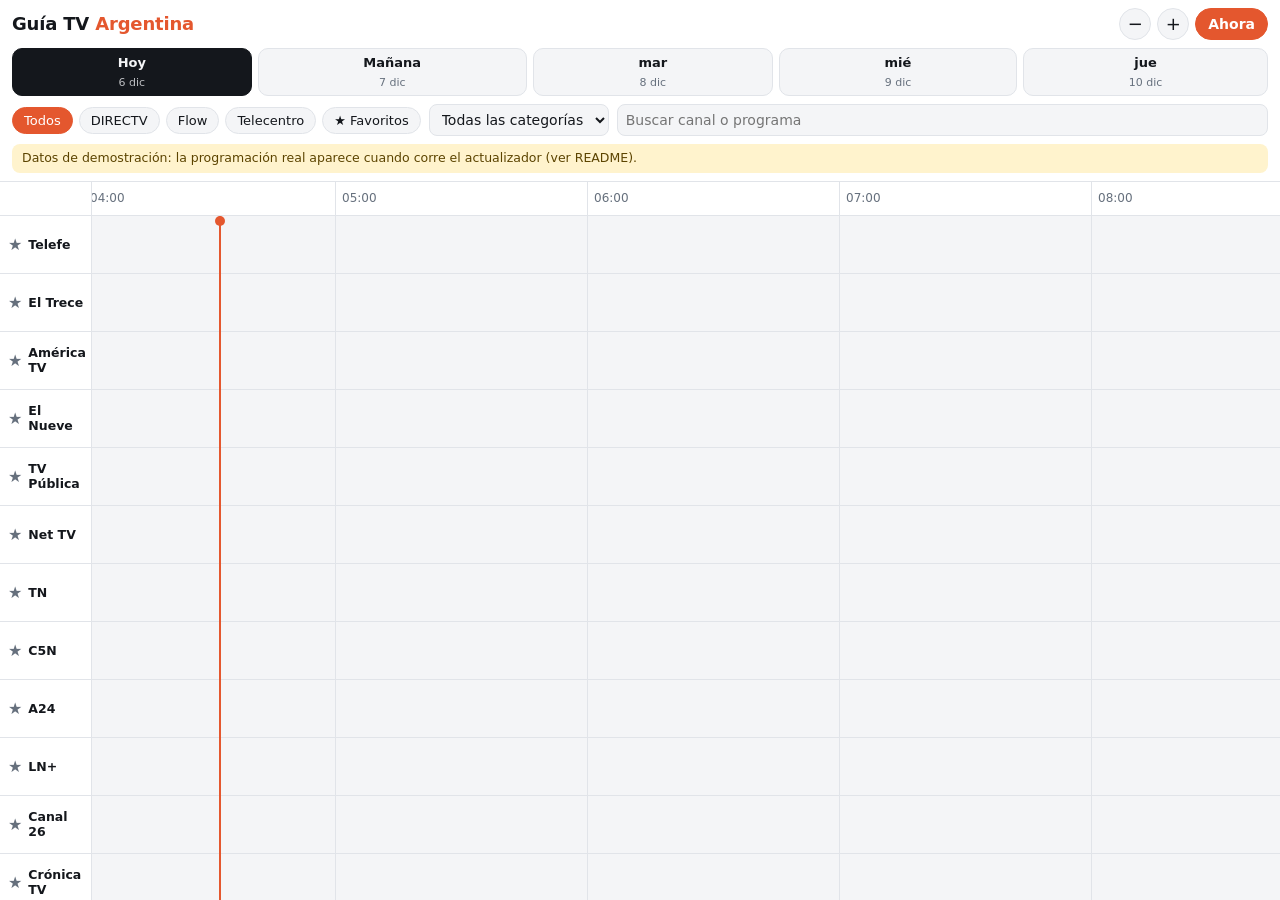
==== index.html @ 173f2c59 "Guía TV Argentina: PWA inicial Co-Authored-By: Claude Sonnet 5.5 <noreply@anthropic.com> Claude-Sess" ====
<!doctype html>
<html lang="es-AR">
<head>
<meta charset="utf-8">
<meta name="viewport" content="width=device-width, initial-scale=1, viewport-fit=cover">
<title>Guía TV Argentina</title>
<meta name="description" content="Línea de tiempo con la programación de los canales de DIRECTV, Flow y Telecentro para los próximos 5 días.">
<meta name="theme-color" content="#0f1115">
<link rel="manifest" href="manifest.webmanifest">
<link rel="icon" href="icons/icon.svg" type="image/svg+xml">
<link rel="apple-touch-icon" href="icons/icon-192.png">
<meta name="apple-mobile-web-app-capable" content="yes">
<meta name="mobile-web-app-capable" content="yes">
<link rel="stylesheet" href="styles.css">
</head>
<body>
<header class="top">
  <div class="top-row">
    <h1>Guía TV <span>Argentina</span></h1>
    <div class="actions">
      <button id="zoomOut" class="icon-btn" aria-label="Alejar">−</button>
      <button id="zoomIn" class="icon-btn" aria-label="Acercar">+</button>
      <button id="nowBtn" class="pill strong">Ahora</button>
    </div>
  </div>
  <nav id="days" class="days" aria-label="Día"></nav>
  <div class="filters">
    <div id="providers" class="chips" role="group" aria-label="Proveedor"></div>
    <select id="category" aria-label="Categoría"></select>
    <input id="search" type="search" placeholder="Buscar canal o programa" aria-label="Buscar">
  </div>
  <div id="banner" class="banner" hidden></div>
</header>

<main id="grid" class="grid" tabindex="0" aria-label="Grilla de programación"></main>

<dialog id="sheet">
  <form method="dialog"><button class="close" aria-label="Cerrar">×</button></form>
  <div id="sheetBody"></div>
</dialog>

<script src="app.js"></script>
</body>
</html>
---- styles.css ----
:root{
  --bg:#f4f5f7; --panel:#ffffff; --ink:#14171c; --muted:#66707d; --line:#e1e4e9;
  --accent:#e4572e; --now:#e4572e;
  --chan-w:92px; --row-h:58px; --ppm:4.2px; --head-h:34px;
  --c-news:#2f6fed; --c-sports:#1f9d62; --c-movies:#8a4fd6; --c-series:#c2477f;
  --c-kids:#e0912b; --c-docs:#0f8f9a; --c-music:#d6486a; --c-ent:#5b6678;
}
@media (prefers-color-scheme:dark){
  :root:not([data-theme="light"]){
    --bg:#0f1115; --panel:#181b21; --ink:#eef0f3; --muted:#98a1ad; --line:#272b33;
  }
}
*{box-sizing:border-box}
html,body{height:100%;margin:0}
body{background:var(--bg);color:var(--ink);font:14px/1.35 system-ui,-apple-system,"Segoe UI",Roboto,sans-serif;
  display:flex;flex-direction:column;-webkit-tap-highlight-color:transparent;overscroll-behavior:none}
.top{background:var(--panel);border-bottom:1px solid var(--line);padding:8px 12px 8px;padding-top:max(8px,env(safe-area-inset-top));flex:none}
.top-row{display:flex;align-items:center;justify-content:space-between;gap:8px}
h1{font-size:18px;margin:0;letter-spacing:-.01em}
h1 span{color:var(--accent)}
.actions{display:flex;gap:6px;align-items:center}
button,select,input{font:inherit;color:inherit}
.icon-btn,.pill{border:1px solid var(--line);background:var(--bg);border-radius:999px;height:32px;min-width:32px;padding:0 12px;cursor:pointer}
.icon-btn{padding:0;font-size:18px}
.pill.strong{background:var(--accent);border-color:var(--accent);color:#fff;font-weight:600}
.days{display:flex;gap:6px;overflow-x:auto;padding:8px 0 2px;scrollbar-width:none}
.days::-webkit-scrollbar{display:none}
.day{flex:1 0 auto;min-width:64px;border:1px solid var(--line);background:var(--bg);border-radius:10px;padding:5px 10px;cursor:pointer;text-align:center}
.day b{display:block;font-size:13px}
.day small{color:var(--muted);font-size:11px}
.day[aria-pressed="true"]{background:var(--ink);color:var(--bg);border-color:var(--ink)}
.day[aria-pressed="true"] small{color:inherit;opacity:.75}
.filters{display:flex;gap:8px;flex-wrap:wrap;align-items:center;padding-top:6px}
.chips{display:flex;gap:6px;flex-wrap:wrap}
.chip{border:1px solid var(--line);background:var(--bg);border-radius:999px;padding:4px 11px;cursor:pointer;font-size:13px}
.chip[aria-pressed="true"]{background:var(--accent);border-color:var(--accent);color:#fff}
select,input[type=search]{border:1px solid var(--line);background:var(--bg);border-radius:8px;height:32px;padding:0 8px}
input[type=search]{flex:1 1 150px;min-width:120px}
.banner{margin-top:8px;padding:6px 10px;border-radius:8px;background:#fff3cd;color:#5c4400;font-size:12.5px}
@media (prefers-color-scheme:dark){.banner{background:#3a3115;color:#ffe08a}}

.grid{flex:1;overflow:auto;position:relative;background:var(--bg);outline:none;-webkit-overflow-scrolling:touch}
.inner{position:relative;width:calc(var(--chan-w) + 1440 * var(--ppm))}
.ruler{position:sticky;top:0;z-index:5;height:var(--head-h);display:flex;background:var(--panel);border-bottom:1px solid var(--line)}
.ruler .corner{position:sticky;left:0;z-index:6;flex:none;width:var(--chan-w);background:var(--panel);border-right:1px solid var(--line)}
.ruler .hours{position:relative;flex:none;width:calc(1440 * var(--ppm))}
.hour{position:absolute;top:0;height:100%;padding:8px 0 0 6px;font-size:12px;color:var(--muted);border-left:1px solid var(--line);
  left:calc(var(--m) * var(--ppm));font-variant-numeric:tabular-nums}
.row{display:flex;height:var(--row-h);border-bottom:1px solid var(--line)}
.chan{position:sticky;left:0;z-index:4;flex:none;width:var(--chan-w);background:var(--panel);border-right:1px solid var(--line);
  display:flex;align-items:center;gap:4px;padding:0 6px;overflow:hidden}
.chan .name{font-weight:600;font-size:12.5px;line-height:1.15;flex:1;min-width:0;overflow:hidden;display:-webkit-box;-webkit-line-clamp:2;-webkit-box-orient:vertical}
.star{border:0;background:none;cursor:pointer;font-size:16px;color:var(--muted);padding:2px;line-height:1}
.star[aria-pressed="true"]{color:#f2b01e}
.track{position:relative;flex:none;width:calc(1440 * var(--ppm));
  background-image:linear-gradient(to right,var(--line) 1px,transparent 1px);background-size:calc(60 * var(--ppm)) 100%}
.prog{position:absolute;top:4px;bottom:4px;left:calc(var(--s) * var(--ppm));width:calc(var(--d) * var(--ppm) - 3px);
  background:var(--panel);border:1px solid var(--line);border-left:4px solid var(--cat,var(--c-ent));border-radius:8px;
  overflow:clip;cursor:pointer;text-align:left;padding:0;display:block}
.prog:focus-visible{outline:2px solid var(--accent)}
.prog .in{position:sticky;left:calc(var(--chan-w) + 6px);display:block;padding:4px 8px;max-width:max-content}
.prog b{display:block;font-size:13px;white-space:nowrap;overflow:hidden;text-overflow:ellipsis}
.prog small{display:block;color:var(--muted);font-size:11px;white-space:nowrap}
.prog.past{opacity:.55}
.prog.live{background:color-mix(in srgb,var(--cat) 14%,var(--panel));border-color:var(--cat)}
.prog.hit{outline:2px solid var(--accent)}
.nowline{position:absolute;top:0;bottom:0;width:2px;background:var(--now);z-index:3;pointer-events:none;
  left:calc(var(--chan-w) + var(--m) * var(--ppm))}
.nowline::before{content:"";position:absolute;top:var(--head-h);left:-4px;width:10px;height:10px;border-radius:50%;background:var(--now)}
.empty{padding:40px 16px;text-align:center;color:var(--muted)}
.t-news{--cat:var(--c-news)}.t-sports{--cat:var(--c-sports)}.t-movies{--cat:var(--c-movies)}.t-series{--cat:var(--c-series)}
.t-kids{--cat:var(--c-kids)}.t-docs{--cat:var(--c-docs)}.t-music{--cat:var(--c-music)}.t-ent{--cat:var(--c-ent)}

dialog{border:0;border-radius:16px;padding:20px;width:min(520px,calc(100vw - 24px));background:var(--panel);color:var(--ink);box-shadow:0 20px 60px #0007}
dialog::backdrop{background:#0008}
dialog .close{position:absolute;top:8px;right:10px;border:0;background:none;font-size:26px;cursor:pointer;color:var(--muted)}
#sheetBody h2{margin:0 28px 4px 0;font-size:20px;line-height:1.2}
#sheetBody .meta{color:var(--muted);margin-bottom:12px}
#sheetBody .tag{display:inline-block;background:var(--cat);color:#fff;border-radius:999px;padding:1px 10px;font-size:12px;margin-bottom:10px}
#sheetBody p{margin:0 0 10px}
@media (max-width:640px){
  :root{--chan-w:76px;--row-h:54px}
  h1{font-size:16px}
  dialog{margin:auto auto 0;border-bottom-left-radius:0;border-bottom-right-radius:0;width:100vw;max-width:100vw;padding-bottom:max(20px,env(safe-area-inset-bottom))}
}
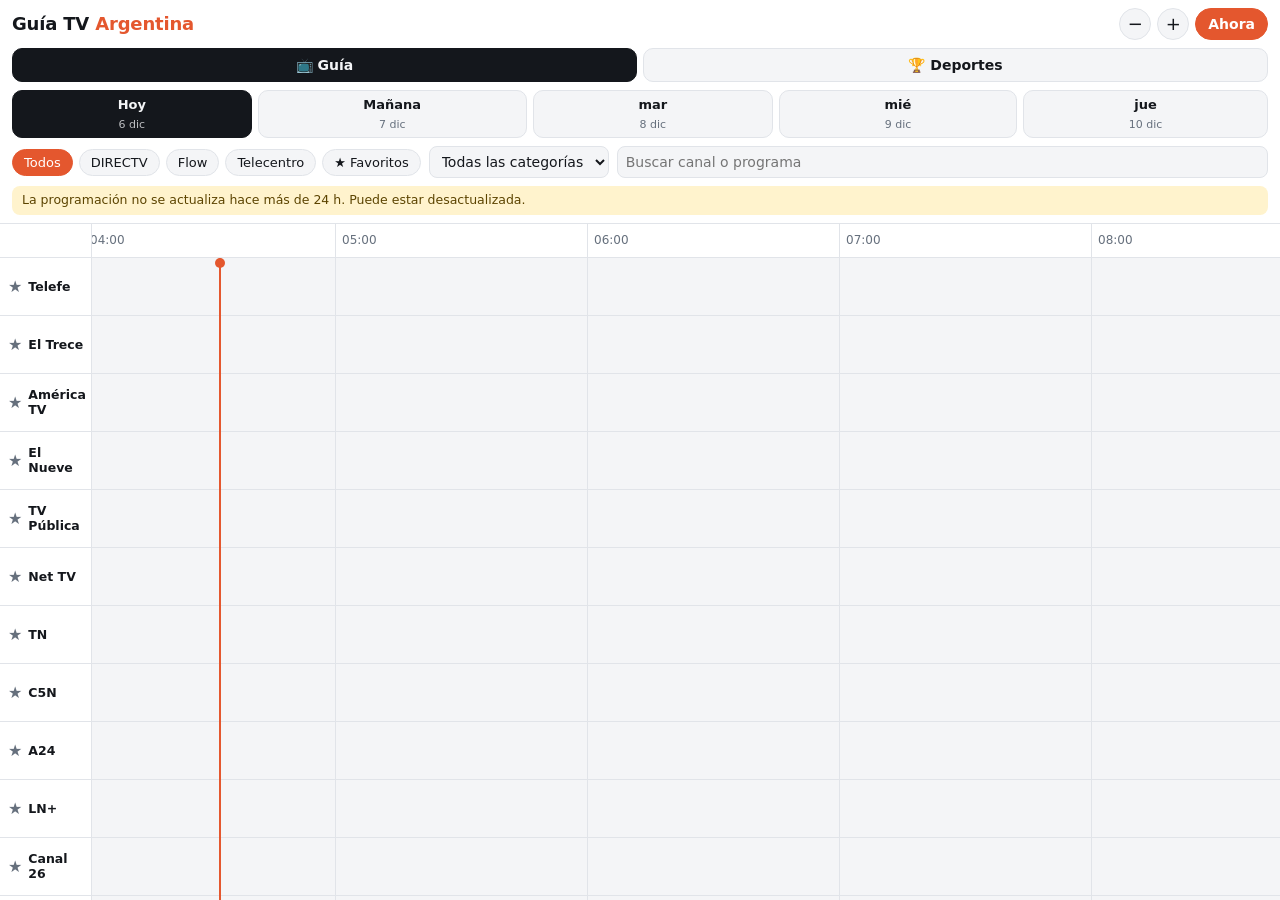
==== commit 10da4f4b: "Sección Deportes: búsqueda por deporte, torneo, equipo/jugador; canales de otros países; fusionar da" ====
--- a/index.html
+++ b/index.html
@@ -17,22 +17,29 @@
 <header class="top">
   <div class="top-row">
     <h1>Guía TV <span>Argentina</span></h1>
-    <div class="actions">
+    <div class="actions" id="guideActions">
       <button id="zoomOut" class="icon-btn" aria-label="Alejar">−</button>
       <button id="zoomIn" class="icon-btn" aria-label="Acercar">+</button>
       <button id="nowBtn" class="pill strong">Ahora</button>
     </div>
   </div>
-  <nav id="days" class="days" aria-label="Día"></nav>
-  <div class="filters">
-    <div id="providers" class="chips" role="group" aria-label="Proveedor"></div>
-    <select id="category" aria-label="Categoría"></select>
-    <input id="search" type="search" placeholder="Buscar canal o programa" aria-label="Buscar">
+  <div class="tabs" role="tablist" aria-label="Sección">
+    <button id="tabGuide" role="tab" aria-selected="true">📺 Guía</button>
+    <button id="tabSports" role="tab" aria-selected="false">🏆 Deportes</button>
   </div>
-  <div id="banner" class="banner" hidden></div>
+  <div id="guideBar">
+    <nav id="days" class="days" aria-label="Día"></nav>
+    <div class="filters">
+      <div id="providers" class="chips" role="group" aria-label="Proveedor"></div>
+      <select id="category" aria-label="Categoría"></select>
+      <input id="search" type="search" placeholder="Buscar canal o programa" aria-label="Buscar">
+    </div>
+    <div id="banner" class="banner" hidden></div>
+  </div>
 </header>
 
 <main id="grid" class="grid" tabindex="0" aria-label="Grilla de programación"></main>
+<section id="sports" class="sports" aria-label="Deportes" hidden></section>
 
 <dialog id="sheet">
   <form method="dialog"><button class="close" aria-label="Cerrar">×</button></form>
@@ -40,5 +47,6 @@
 </dialog>
 
 <script src="app.js"></script>
+<script src="sports.js"></script>
 </body>
 </html>
--- a/styles.css
+++ b/styles.css
@@ -83,3 +83,39 @@
   h1{font-size:16px}
   dialog{margin:auto auto 0;border-bottom-left-radius:0;border-bottom-right-radius:0;width:100vw;max-width:100vw;padding-bottom:max(20px,env(safe-area-inset-bottom))}
 }
+
+/* ---------- Pestañas y sección Deportes ---------- */
+[hidden]{display:none!important}
+.tabs{display:flex;gap:6px;margin-top:8px}
+.tabs button{flex:1;height:34px;border:1px solid var(--line);background:var(--bg);border-radius:10px;cursor:pointer;font-weight:600}
+.tabs button[aria-selected="true"]{background:var(--ink);color:var(--bg);border-color:var(--ink)}
+body[data-view="sports"] #guideBar,body[data-view="sports"] #grid,body[data-view="sports"] #guideActions{display:none}
+.sports{flex:1;overflow:auto;background:var(--bg);-webkit-overflow-scrolling:touch}
+.sp-bar{position:sticky;top:0;z-index:5;background:var(--panel);border-bottom:1px solid var(--line);padding:10px 12px}
+.sp-bar input[type=search]{width:100%;height:38px;font-size:15px;padding:0 12px;border-radius:10px}
+.sp-chips{display:flex;gap:6px;overflow-x:auto;padding:8px 0 4px;scrollbar-width:none}
+.sp-chips::-webkit-scrollbar{display:none}
+.sp-chips .chip{flex:none;white-space:nowrap}
+.sp-chips .chip small{opacity:.7;margin-left:3px}
+.sp-row{display:flex;gap:8px;flex-wrap:wrap;align-items:center;padding-top:4px}
+.sp-row select{flex:1 1 130px;min-width:0}
+.sp-row label{display:flex;gap:6px;align-items:center;font-size:13px;color:var(--muted);white-space:nowrap}
+.sp-sum{padding:10px 14px 2px;color:var(--muted);font-size:13px}
+.sp-day{position:sticky;top:var(--sp-bar-h,150px);margin:0;padding:8px 14px;background:var(--bg);font-size:13px;font-weight:700;color:var(--muted);text-transform:capitalize;z-index:3}
+.ev{display:flex;gap:12px;align-items:center;width:calc(100% - 24px);margin:0 12px 8px;padding:10px 12px;text-align:left;
+  background:var(--panel);border:1px solid var(--line);border-left:5px solid var(--cat,var(--c-ent));border-radius:10px;cursor:pointer}
+.ev.past{opacity:.5}
+.ev .when{flex:none;width:52px;font-variant-numeric:tabular-nums}
+.ev .when b{display:block;font-size:15px}
+.ev .when small{color:var(--muted);font-size:11px}
+.ev .what{flex:1;min-width:0}
+.ev .ttl{font-weight:600;line-height:1.25;overflow-wrap:anywhere}
+.ev .sub{margin-top:3px;font-size:12.5px;color:var(--muted);display:flex;gap:6px;flex-wrap:wrap;align-items:center}
+.ev .sub .tg{background:color-mix(in srgb,var(--cat) 16%,var(--panel));color:var(--ink);border-radius:999px;padding:0 8px}
+.ev .sub .ch{font-weight:600;color:var(--ink)}
+.ev .live{flex:none;background:#e5322d;color:#fff;font-size:11px;font-weight:700;border-radius:6px;padding:2px 6px}
+.sp-more{display:block;margin:8px auto 24px;padding:8px 18px;border:1px solid var(--line);background:var(--panel);border-radius:999px;cursor:pointer}
+.sp-note{margin:10px 14px 24px;font-size:12.5px;color:var(--muted)}
+.s-futbol,.s-futsal{--cat:#1f9d62}.s-tenis,.s-padel,.s-tenis_mesa{--cat:#c9a40a}.s-basquet{--cat:#e0912b}.s-voley{--cat:#d6486a}
+.s-automovilismo{--cat:#d93a3a}.s-rugby{--cat:#8a4fd6}.s-hockey,.s-golf{--cat:#0f8f9a}.s-combate,.s-lucha{--cat:#a33}
+.s-nfl,.s-beisbol{--cat:#2f6fed}.s-olimpico{--cat:#caa400}.s-otros{--cat:var(--c-ent)}
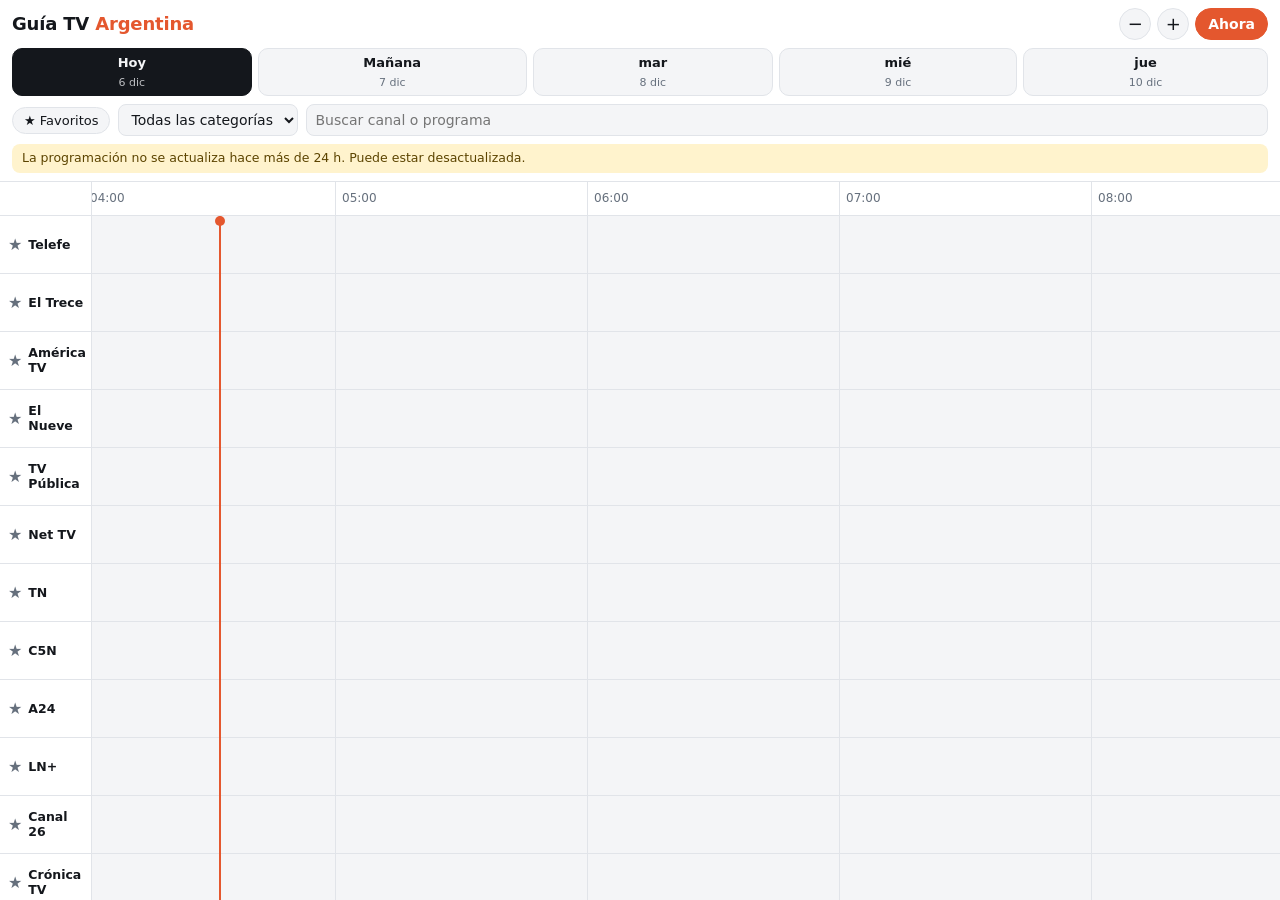
==== commit f90c284a: "Guía simplificada: solo programación y horarios; deportes avanzado queda en rama deportes-completo C" ====
--- a/index.html
+++ b/index.html
@@ -4,7 +4,7 @@
 <meta charset="utf-8">
 <meta name="viewport" content="width=device-width, initial-scale=1, viewport-fit=cover">
 <title>Guía TV Argentina</title>
-<meta name="description" content="Línea de tiempo con la programación de los canales de DIRECTV, Flow y Telecentro para los próximos 5 días.">
+<meta name="description" content="Línea de tiempo con la programación de los canales de TV de Argentina para los próximos 5 días.">
 <meta name="theme-color" content="#0f1115">
 <link rel="manifest" href="manifest.webmanifest">
 <link rel="icon" href="icons/icon.svg" type="image/svg+xml">
@@ -23,14 +23,10 @@
       <button id="nowBtn" class="pill strong">Ahora</button>
     </div>
   </div>
-  <div class="tabs" role="tablist" aria-label="Sección">
-    <button id="tabGuide" role="tab" aria-selected="true">📺 Guía</button>
-    <button id="tabSports" role="tab" aria-selected="false">🏆 Deportes</button>
-  </div>
   <div id="guideBar">
     <nav id="days" class="days" aria-label="Día"></nav>
     <div class="filters">
-      <div id="providers" class="chips" role="group" aria-label="Proveedor"></div>
+      <div id="providers" class="chips" role="group" aria-label="Favoritos"></div>
       <select id="category" aria-label="Categoría"></select>
       <input id="search" type="search" placeholder="Buscar canal o programa" aria-label="Buscar">
     </div>
@@ -39,7 +35,6 @@
 </header>
 
 <main id="grid" class="grid" tabindex="0" aria-label="Grilla de programación"></main>
-<section id="sports" class="sports" aria-label="Deportes" hidden></section>
 
 <dialog id="sheet">
   <form method="dialog"><button class="close" aria-label="Cerrar">×</button></form>
@@ -47,6 +42,5 @@
 </dialog>
 
 <script src="app.js"></script>
-<script src="sports.js"></script>
 </body>
 </html>
--- a/styles.css
+++ b/styles.css
@@ -89,7 +89,6 @@
 .tabs{display:flex;gap:6px;margin-top:8px}
 .tabs button{flex:1;height:34px;border:1px solid var(--line);background:var(--bg);border-radius:10px;cursor:pointer;font-weight:600}
 .tabs button[aria-selected="true"]{background:var(--ink);color:var(--bg);border-color:var(--ink)}
-body[data-view="sports"] #guideBar,body[data-view="sports"] #grid,body[data-view="sports"] #guideActions{display:none}
 .sports{flex:1;overflow:auto;background:var(--bg);-webkit-overflow-scrolling:touch}
 .sp-bar{position:sticky;top:0;z-index:5;background:var(--panel);border-bottom:1px solid var(--line);padding:10px 12px}
 .sp-bar input[type=search]{width:100%;height:38px;font-size:15px;padding:0 12px;border-radius:10px}
@@ -119,3 +118,34 @@
 .s-futbol,.s-futsal{--cat:#1f9d62}.s-tenis,.s-padel,.s-tenis_mesa{--cat:#c9a40a}.s-basquet{--cat:#e0912b}.s-voley{--cat:#d6486a}
 .s-automovilismo{--cat:#d93a3a}.s-rugby{--cat:#8a4fd6}.s-hockey,.s-golf{--cat:#0f8f9a}.s-combate,.s-lucha{--cat:#a33}
 .s-nfl,.s-beisbol{--cat:#2f6fed}.s-olimpico{--cat:#caa400}.s-otros{--cat:var(--c-ent)}
+.live-btn{display:inline-flex;align-items:center;gap:8px;margin-top:8px;height:34px;padding:0 14px;border:1px solid var(--line);background:var(--bg);border-radius:999px;font-weight:700;cursor:pointer}
+.live-btn .dot{width:10px;height:10px;border-radius:50%;background:#e5322d}
+.live-btn small{background:var(--line);border-radius:999px;padding:0 7px;font-weight:600}
+.live-btn[aria-pressed="true"]{background:#e5322d;border-color:#e5322d;color:#fff}
+.live-btn[aria-pressed="true"] .dot{background:#fff;animation:pulse 1.4s infinite}
+.live-btn[aria-pressed="true"] small{background:#ffffff33;color:#fff}
+@keyframes pulse{50%{opacity:.35}}
+.sp-row label:has(input:disabled){opacity:.45}
+.ev .when small{white-space:nowrap}
+.ev .when{width:62px}
+
+/* Vista de torneo */
+.tv-back{margin-left:12px;background:none;border:0;color:var(--accent);padding:8px 0;font:inherit;cursor:pointer}
+.tv-head{margin-left:12px;margin-right:12px;color:var(--ink);background:var(--panel);border-left:4px solid var(--cat,#888);border-radius:10px;padding:12px 14px;margin:4px 0 10px}
+.tv-name{font-size:1.2rem;font-weight:700}
+.tv-meta,.tv-ch{opacity:.75;font-size:.85rem;margin-top:3px}
+.tv-phase{margin-top:6px}
+.tv-rounds{margin:0 12px;overflow-x:auto;flex-wrap:nowrap;padding-bottom:6px}
+.tl{margin:0 12px}
+.mt .live{flex:none;background:#e5322d;color:#fff;font-size:11px;font-weight:700;border-radius:6px;padding:2px 6px}
+.mt{color:var(--ink);display:flex;align-items:center;gap:10px;width:100%;text-align:left;background:var(--panel);border:1px solid var(--line);border-left:5px solid var(--cat,#888);border-radius:10px;padding:10px 12px;margin:6px 0;font:inherit;cursor:pointer;position:relative}
+.mt.past{opacity:.5}
+.mt .when{display:flex;flex-direction:column;min-width:44px}
+.mt .vs{display:grid;grid-template-columns:1fr auto 1fr;gap:2px 8px;flex:1;align-items:center}
+.mt .rd{grid-column:1/-1;font-size:.72rem;text-transform:uppercase;letter-spacing:.04em;opacity:.7}
+.rd{font-size:.72rem;opacity:.8}
+.mt .side{font-weight:600;overflow-wrap:anywhere}
+.mt .side:last-of-type{text-align:right}
+.mt .x{opacity:.5;font-size:.75rem}
+.mt .sub{grid-column:1/-1;font-size:.78rem;opacity:.75}
+.tg[data-t]{cursor:pointer;text-decoration:underline dotted}
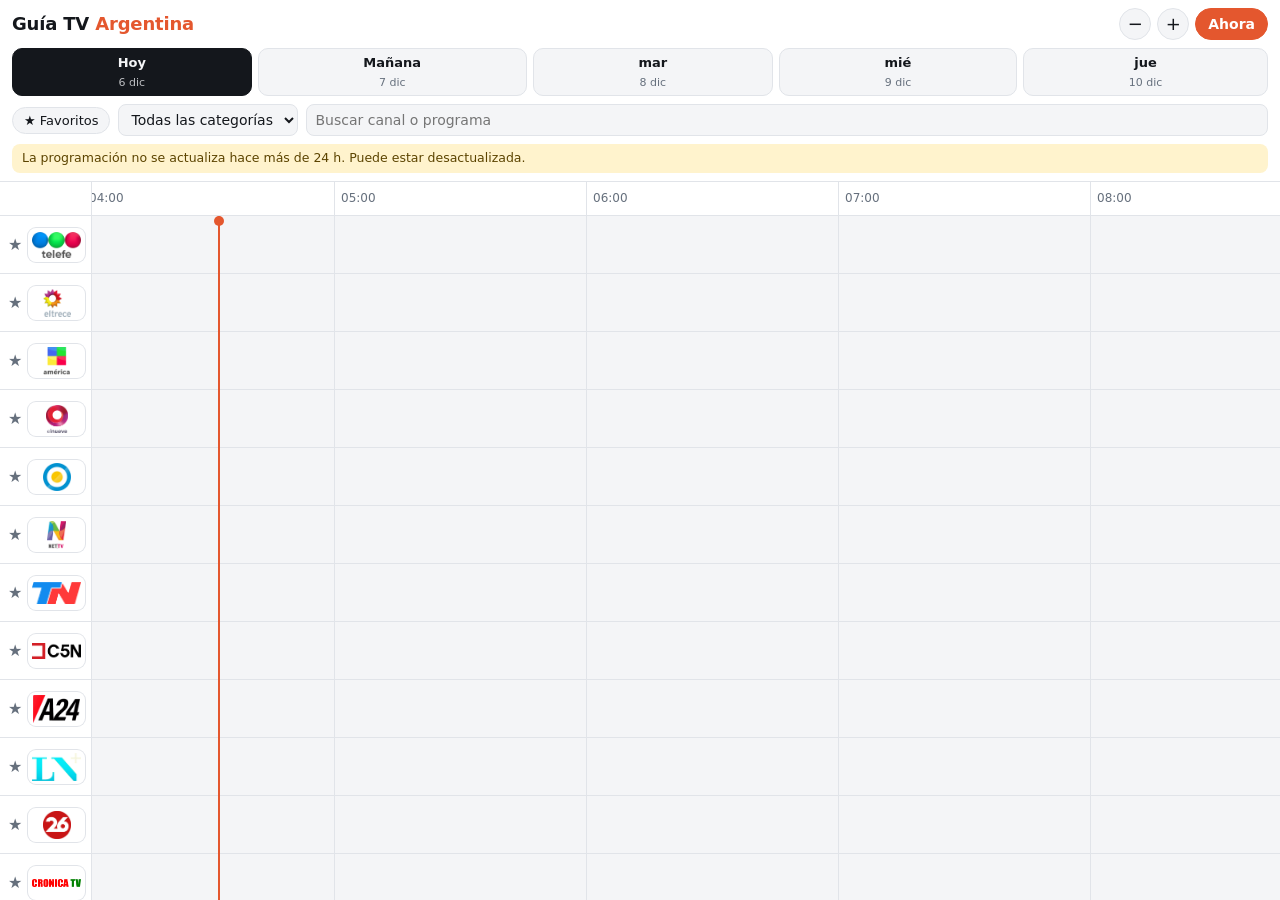
==== commit 68e508c7: "Guía TV: botón Instalar y manifiesto completo para instalar en Android Co-Authored-By: Claude Sonnet" ====
--- a/index.html
+++ b/index.html
@@ -20,6 +20,7 @@
     <div class="actions" id="guideActions">
       <button id="zoomOut" class="icon-btn" aria-label="Alejar">−</button>
       <button id="zoomIn" class="icon-btn" aria-label="Acercar">+</button>
+      <button id="installBtn" class="pill" hidden>⬇ Instalar</button>
       <button id="nowBtn" class="pill strong">Ahora</button>
     </div>
   </div>
--- a/styles.css
+++ b/styles.css
@@ -149,3 +149,6 @@
 .mt .x{opacity:.5;font-size:.75rem}
 .mt .sub{grid-column:1/-1;font-size:.78rem;opacity:.75}
 .tg[data-t]{cursor:pointer;text-decoration:underline dotted}
+
+.chan .logo{flex:1;min-width:0;height:34px;display:flex;align-items:center;justify-content:center;background:#fff;border-radius:8px;padding:3px 4px;box-shadow:0 0 0 1px var(--line)}
+.chan .logo img{max-width:100%;max-height:100%;object-fit:contain;display:block}
